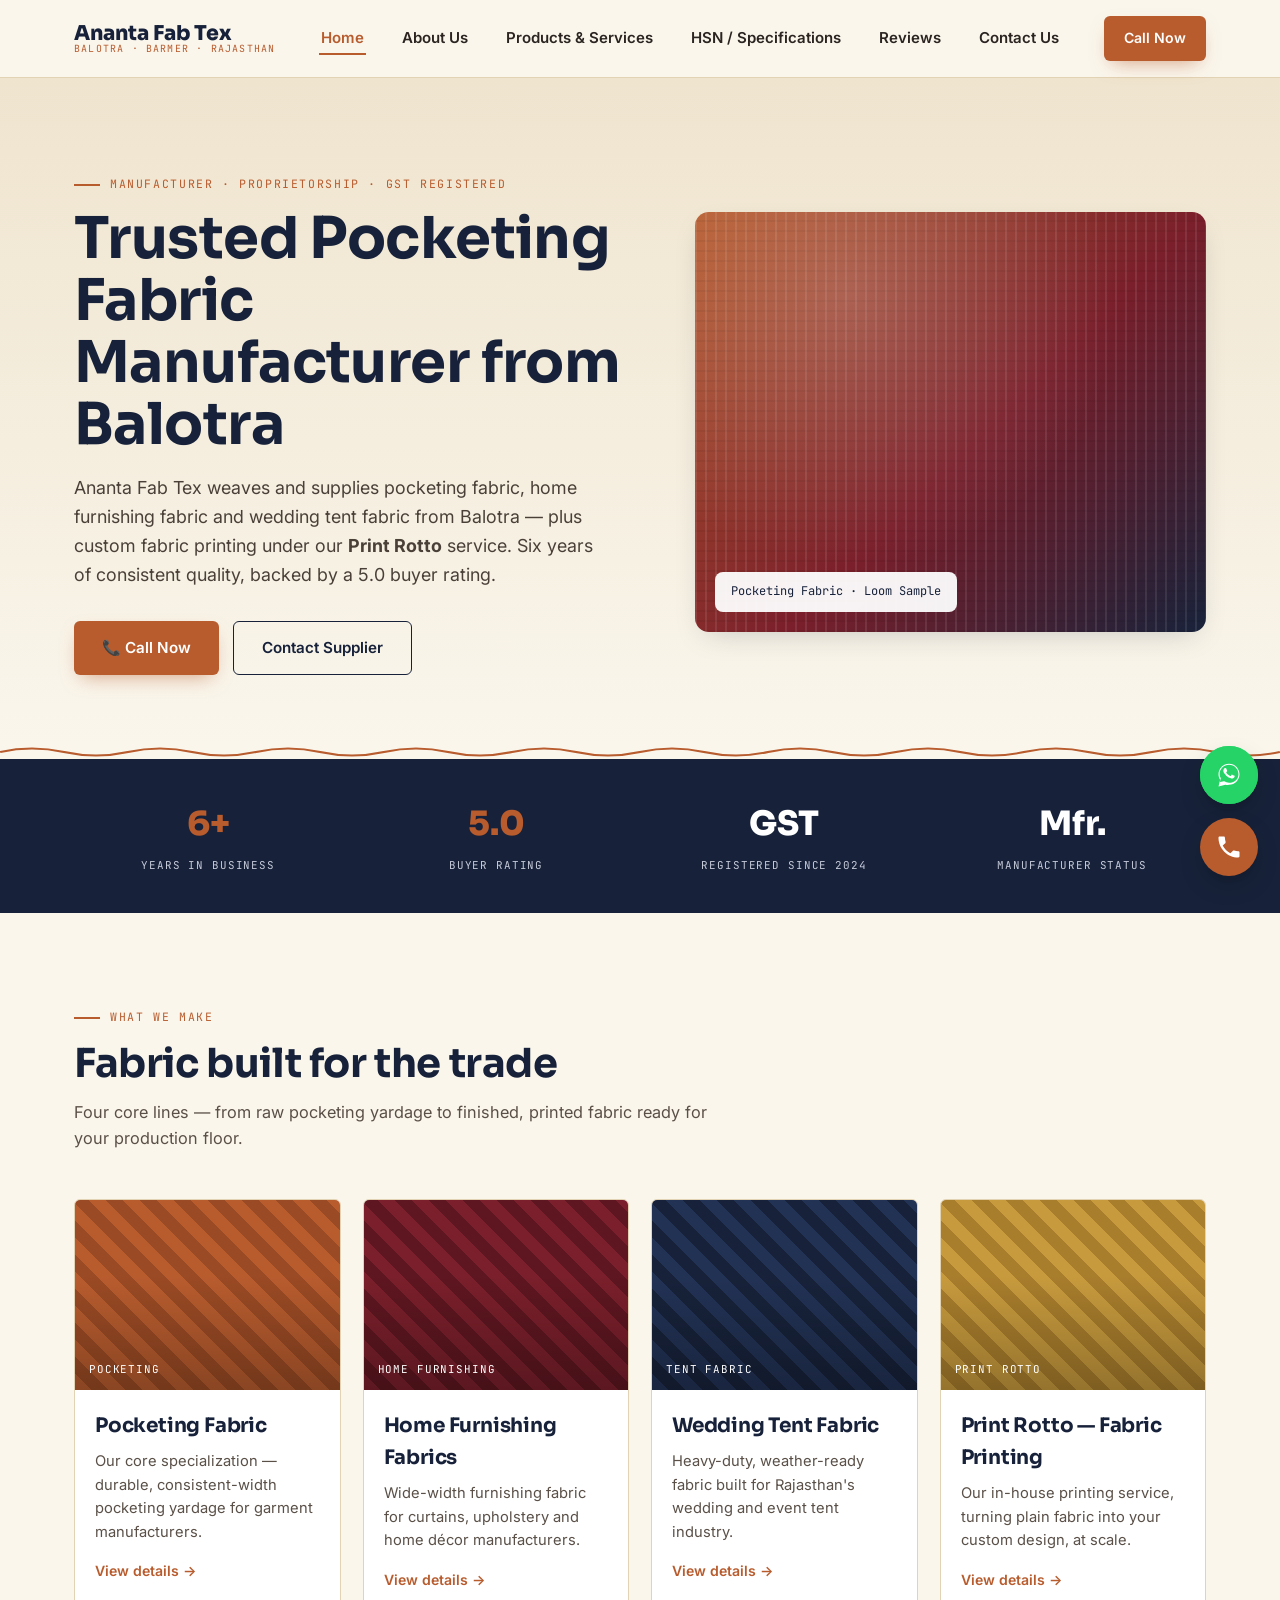
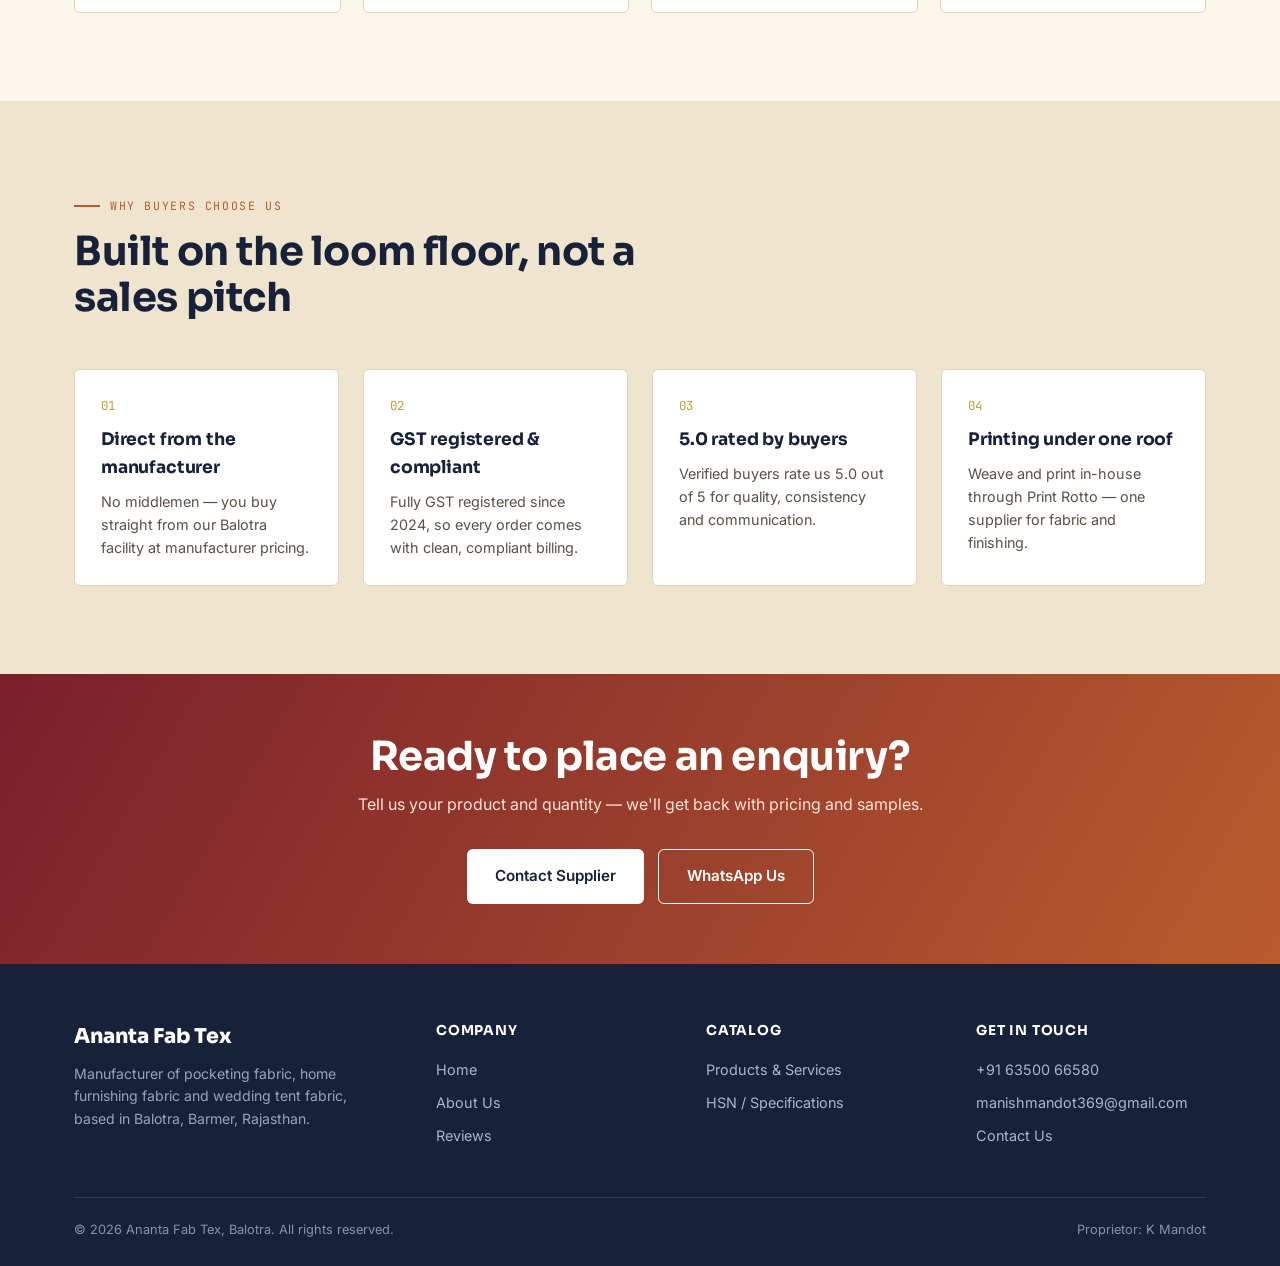
==== ananta-fab-tex/index.html @ da57df0c "Initial commit: Ananta Fab Tex website" ====
<!DOCTYPE html>
<html lang="en">
<head>
<meta charset="UTF-8">
<meta name="viewport" content="width=device-width, initial-scale=1.0">
<title>Ananta Fab Tex | Pocketing Fabric Manufacturer in Balotra, Rajasthan</title>
<meta name="description" content="Ananta Fab Tex is a trusted pocketing fabric manufacturer in Balotra, Barmer, Rajasthan. Also supplying home furnishing fabric, wedding tent fabric and fabric printing services under Print Rotto.">
<meta name="keywords" content="pocketing fabric manufacturer Balotra, wedding tent fabric supplier Rajasthan, cotton fabric manufacturer Barmer, home furnishing fabric Balotra, Print Rotto fabric printing">
<link rel="preconnect" href="https://fonts.googleapis.com">
<link href="https://fonts.googleapis.com/css2?family=Sora:wght@400;600;700;800&family=Inter:wght@400;500;600&family=JetBrains+Mono:wght@400;500&display=swap" rel="stylesheet">
<link rel="stylesheet" href="css/style.css">
</head>
<body>

<header class="site-header">
  <nav class="nav">
    <a href="index.html" class="brand">
      <span class="brand-name">Ananta Fab Tex</span>
      <span class="brand-tag">Balotra · Barmer · Rajasthan</span>
    </a>
    <ul class="nav-links">
      <li><a href="index.html">Home</a></li>
      <li><a href="about.html">About Us</a></li>
      <li><a href="products.html">Products &amp; Services</a></li>
      <li><a href="hsn.html">HSN / Specifications</a></li>
      <li><a href="testimonials.html">Reviews</a></li>
      <li><a href="contact.html">Contact Us</a></li>
    </ul>
    <div class="nav-call">
      <a class="btn btn-primary" href="tel:+916350066580">Call Now</a>
    </div>
    <button class="nav-toggle" aria-label="Toggle menu" type="button">
      <span></span><span></span><span></span>
    </button>
  </nav>
</header>

<main>

  <!-- HERO -->
  <section class="hero">
    <div class="wrap hero-grid">
      <div class="hero-copy reveal in">
        <span class="eyebrow">Manufacturer · Proprietorship · GST Registered</span>
        <h1>Trusted Pocketing Fabric Manufacturer from Balotra</h1>
        <p class="lead">Ananta Fab Tex weaves and supplies pocketing fabric, home furnishing fabric and wedding tent fabric from Balotra — plus custom fabric printing under our <strong>Print Rotto</strong> service. Six years of consistent quality, backed by a 5.0 buyer rating.</p>
        <div class="hero-ctas">
          <a href="tel:+916350066580" class="btn btn-primary">📞 Call Now</a>
          <a href="contact.html" class="btn btn-outline">Contact Supplier</a>
        </div>
      </div>
      <div class="hero-visual reveal in">
        <div class="fabric-swatch"></div>
        <span class="tag">Pocketing Fabric · Loom Sample</span>
      </div>
    </div>
  </section>

  <div class="thread-rule">
    <svg viewBox="0 0 800 14" preserveAspectRatio="none"><path d="M0,7 Q20,0 40,7 T80,7 T120,7 T160,7 T200,7 T240,7 T280,7 T320,7 T360,7 T400,7 T440,7 T480,7 T520,7 T560,7 T600,7 T640,7 T680,7 T720,7 T760,7 T800,7" stroke="#B85C2E" stroke-width="2" fill="none"/></svg>
  </div>

  <!-- STATS -->
  <section class="stats-strip">
    <div class="wrap stats-grid">
      <div class="reveal">
        <div class="stat-num"><span data-count="6" data-suffix="+">0+</span></div>
        <div class="stat-label">Years in Business</div>
      </div>
      <div class="reveal">
        <div class="stat-num"><span data-count="5" data-suffix=".0">0.0</span></div>
        <div class="stat-label">Buyer Rating</div>
      </div>
      <div class="reveal">
        <div class="stat-num">GST</div>
        <div class="stat-label">Registered Since 2024</div>
      </div>
      <div class="reveal">
        <div class="stat-num">Mfr.</div>
        <div class="stat-label">Manufacturer Status</div>
      </div>
    </div>
  </section>

  <!-- FEATURED PRODUCTS -->
  <section>
    <div class="wrap">
      <div class="section-head reveal">
        <span class="eyebrow">What We Make</span>
        <h2>Fabric built for the trade</h2>
        <p>Four core lines — from raw pocketing yardage to finished, printed fabric ready for your production floor.</p>
      </div>
      <div class="card-grid">
        <div class="product-card reveal">
          <div class="product-thumb thumb-1"><span class="swatch-label">Pocketing</span></div>
          <div class="product-body">
            <h3>Pocketing Fabric</h3>
            <p>Our core specialization — durable, consistent-width pocketing yardage for garment manufacturers.</p>
            <a href="products.html" class="link-more">View details →</a>
          </div>
        </div>
        <div class="product-card reveal">
          <div class="product-thumb thumb-2"><span class="swatch-label">Home Furnishing</span></div>
          <div class="product-body">
            <h3>Home Furnishing Fabrics</h3>
            <p>Wide-width furnishing fabric for curtains, upholstery and home décor manufacturers.</p>
            <a href="products.html" class="link-more">View details →</a>
          </div>
        </div>
        <div class="product-card reveal">
          <div class="product-thumb thumb-3"><span class="swatch-label">Tent Fabric</span></div>
          <div class="product-body">
            <h3>Wedding Tent Fabric</h3>
            <p>Heavy-duty, weather-ready fabric built for Rajasthan's wedding and event tent industry.</p>
            <a href="products.html" class="link-more">View details →</a>
          </div>
        </div>
        <div class="product-card reveal">
          <div class="product-thumb thumb-4"><span class="swatch-label">Print Rotto</span></div>
          <div class="product-body">
            <h3>Print Rotto — Fabric Printing</h3>
            <p>Our in-house printing service, turning plain fabric into your custom design, at scale.</p>
            <a href="products.html" class="link-more">View details →</a>
          </div>
        </div>
      </div>
    </div>
  </section>

  <!-- WHY CHOOSE US -->
  <section class="section-alt">
    <div class="wrap">
      <div class="section-head reveal">
        <span class="eyebrow">Why Buyers Choose Us</span>
        <h2>Built on the loom floor, not a sales pitch</h2>
      </div>
      <div class="why-grid">
        <div class="why-card reveal">
          <div class="why-num">01</div>
          <h3>Direct from the manufacturer</h3>
          <p>No middlemen — you buy straight from our Balotra facility at manufacturer pricing.</p>
        </div>
        <div class="why-card reveal">
          <div class="why-num">02</div>
          <h3>GST registered &amp; compliant</h3>
          <p>Fully GST registered since 2024, so every order comes with clean, compliant billing.</p>
        </div>
        <div class="why-card reveal">
          <div class="why-num">03</div>
          <h3>5.0 rated by buyers</h3>
          <p>Verified buyers rate us 5.0 out of 5 for quality, consistency and communication.</p>
        </div>
        <div class="why-card reveal">
          <div class="why-num">04</div>
          <h3>Printing under one roof</h3>
          <p>Weave and print in-house through Print Rotto — one supplier for fabric and finishing.</p>
        </div>
      </div>
    </div>
  </section>

  <!-- CTA -->
  <section class="cta-band">
    <div class="wrap reveal">
      <h2>Ready to place an enquiry?</h2>
      <p>Tell us your product and quantity — we'll get back with pricing and samples.</p>
      <div class="hero-ctas" style="justify-content:center;">
        <a href="contact.html" class="btn btn-light">Contact Supplier</a>
        <a href="https://wa.me/916350066580" target="_blank" rel="noopener" class="btn btn-outline" style="border-color:#fff;color:#fff;">WhatsApp Us</a>
      </div>
    </div>
  </section>

</main>

<footer>
  <div class="wrap">
    <div class="footer-grid">
      <div class="footer-brand">
        <span class="brand-name" style="color:#fff;">Ananta Fab Tex</span>
        <p>Manufacturer of pocketing fabric, home furnishing fabric and wedding tent fabric, based in Balotra, Barmer, Rajasthan.</p>
      </div>
      <div>
        <h4>Company</h4>
        <a href="index.html">Home</a>
        <a href="about.html">About Us</a>
        <a href="testimonials.html">Reviews</a>
      </div>
      <div>
        <h4>Catalog</h4>
        <a href="products.html">Products &amp; Services</a>
        <a href="hsn.html">HSN / Specifications</a>
      </div>
      <div>
        <h4>Get in Touch</h4>
        <a href="tel:+916350066580">+91 63500 66580</a>
        <a href="mailto:manishmandot369@gmail.com">manishmandot369@gmail.com</a>
        <a href="contact.html">Contact Us</a>
      </div>
    </div>
    <div class="footer-bottom">
      <span>© <span class="current-year">2026</span> Ananta Fab Tex, Balotra. All rights reserved.</span>
      <span>Proprietor: K Mandot</span>
    </div>
  </div>
</footer>

<!-- Floating WhatsApp + Call buttons -->
<div class="fab-stack">
  <a class="fab fab-whatsapp" href="https://wa.me/916350066580?text=Hi%2C%20I%27m%20interested%20in%20your%20fabric%20products" target="_blank" rel="noopener" data-label="Chat on WhatsApp" aria-label="Chat on WhatsApp">
    <span class="pulse-ring"></span>
    <svg viewBox="0 0 32 32" fill="currentColor"><path d="M16.02 3C9.4 3 4 8.38 4 15c0 2.34.68 4.52 1.86 6.37L4 29l7.83-1.82A11.9 11.9 0 0 0 16.02 27C22.63 27 28 21.62 28 15S22.63 3 16.02 3Zm0 21.8c-1.98 0-3.83-.56-5.4-1.53l-.39-.23-4.65 1.08 1.1-4.53-.25-.42A9.75 9.75 0 0 1 5.2 15c0-5.96 4.86-10.8 10.82-10.8S26.84 9.04 26.84 15 21.98 24.8 16.02 24.8Zm5.94-8.13c-.32-.16-1.9-.94-2.2-1.05-.3-.11-.51-.16-.73.16-.21.32-.84 1.05-1.03 1.26-.19.21-.38.24-.7.08-.32-.16-1.35-.5-2.57-1.58-.95-.85-1.6-1.9-1.78-2.22-.19-.32-.02-.49.14-.65.14-.14.32-.38.48-.56.16-.19.21-.32.32-.54.11-.21.05-.4-.03-.56-.08-.16-.73-1.76-1-2.41-.26-.63-.53-.55-.73-.56h-.62c-.21 0-.56.08-.85.4-.29.32-1.11 1.08-1.11 2.64s1.14 3.06 1.3 3.27c.16.21 2.24 3.42 5.43 4.79.76.33 1.35.53 1.81.68.76.24 1.45.21 2 .13.61-.09 1.9-.78 2.17-1.53.27-.75.27-1.4.19-1.53-.08-.14-.29-.21-.61-.37Z"/></svg>
  </a>
  <a class="fab fab-call" href="tel:+916350066580" data-label="Call +91 63500 66580" aria-label="Call Ananta Fab Tex">
    <svg viewBox="0 0 24 24" fill="currentColor"><path d="M6.6 10.8c1.4 2.8 3.8 5.1 6.6 6.6l2.2-2.2c.3-.3.7-.4 1-.2 1.1.4 2.3.6 3.6.6.6 0 1 .4 1 1V20c0 .6-.4 1-1 1C10.7 21 3 13.3 3 4c0-.6.4-1 1-1h3.5c.6 0 1 .4 1 1 0 1.2.2 2.4.6 3.6.1.4 0 .8-.3 1.1L6.6 10.8Z"/></svg>
  </a>
</div>

<script src="js/script.js"></script>
</body>
</html>
---- ananta-fab-tex/css/style.css ----
/* =========================================================
   ANANTA FAB TEX — Design tokens
   Palette: Balotra desert sand + loom indigo + dyed maroon
   ========================================================= */
:root{
  --sand:        #EFE4CE;   /* raw cotton / desert sand base */
  --ivory:       #FAF6EC;   /* page background */
  --charcoal:    #2B2420;   /* body text, warm near-black */
  --terracotta:  #B85C2E;   /* primary accent — dyed thread */
  --maroon:      #7A1F2B;   /* secondary accent — bandhani red */
  --indigo:      #223255;   /* deep indigo — loom / trust */
  --indigo-dark: #17223A;
  --thread-gold: #C79A3D;   /* fine accent for rules/numbers */
  --line:        #E2D3B4;

  --font-head: 'Sora', 'Segoe UI', sans-serif;
  --font-body: 'Inter', 'Segoe UI', sans-serif;
  --font-mono: 'JetBrains Mono', monospace;

  --radius: 6px;
  --shadow: 0 10px 30px -12px rgba(23,34,58,0.25);
  --container: 1180px;
}

*{box-sizing:border-box;margin:0;padding:0;}
html{scroll-behavior:smooth;}
body{
  font-family:var(--font-body);
  background:var(--ivory);
  color:var(--charcoal);
  line-height:1.6;
  overflow-x:hidden;
}
img{max-width:100%;display:block;}
a{color:inherit;text-decoration:none;}
ul{list-style:none;}
button{font-family:inherit;cursor:pointer;border:none;background:none;}
.wrap{max-width:var(--container);margin:0 auto;padding:0 24px;}

h1,h2,h3,h4{font-family:var(--font-head);font-weight:700;letter-spacing:-0.01em;color:var(--indigo-dark);}
h1{font-size:clamp(2.2rem,5vw,3.6rem);line-height:1.08;}
h2{font-size:clamp(1.7rem,3.4vw,2.5rem);line-height:1.15;}
h3{font-size:1.25rem;}
.eyebrow{
  font-family:var(--font-mono);
  font-size:.72rem;
  letter-spacing:.14em;
  text-transform:uppercase;
  color:var(--terracotta);
  display:inline-flex;align-items:center;gap:10px;
  margin-bottom:14px;
}
.eyebrow::before{content:"";width:26px;height:2px;background:var(--terracotta);display:inline-block;}

/* ---------- WOVEN THREAD SIGNATURE DIVIDER ---------- */
.thread-rule{width:100%;height:14px;overflow:hidden;}
.thread-rule svg{width:100%;height:100%;display:block;}

/* ---------- Buttons ---------- */
.btn{
  display:inline-flex;align-items:center;justify-content:center;gap:8px;
  padding:14px 28px;border-radius:var(--radius);
  font-weight:600;font-size:.95rem;
  transition:transform .25s ease, box-shadow .25s ease, background .25s ease;
  white-space:nowrap;
}
.btn-primary{background:var(--terracotta);color:#fff;box-shadow:0 8px 20px -8px rgba(184,92,46,.6);}
.btn-primary:hover{transform:translateY(-2px);box-shadow:0 12px 26px -8px rgba(184,92,46,.7);}
.btn-outline{border:1.5px solid var(--indigo-dark);color:var(--indigo-dark);}
.btn-outline:hover{background:var(--indigo-dark);color:#fff;transform:translateY(-2px);}
.btn-light{background:#fff;color:var(--indigo-dark);}
.btn-light:hover{transform:translateY(-2px);}
.btn-block{width:100%;}
.hero-ctas{display:flex;gap:14px;flex-wrap:wrap;margin-top:32px;}

/* ---------- Navigation ---------- */
.site-header{
  position:sticky;top:0;z-index:900;
  background:rgba(250,246,236,.92);
  backdrop-filter:blur(10px);
  border-bottom:1px solid var(--line);
}
.nav{display:flex;align-items:center;justify-content:space-between;padding:16px 24px;max-width:var(--container);margin:0 auto;}
.brand{display:flex;flex-direction:column;line-height:1.1;}
.brand-name{font-family:var(--font-head);font-weight:800;font-size:1.28rem;color:var(--indigo-dark);}
.brand-tag{font-family:var(--font-mono);font-size:.62rem;letter-spacing:.12em;text-transform:uppercase;color:var(--terracotta);}
.nav-links{display:flex;gap:34px;align-items:center;}
.nav-links a{
  font-size:.94rem;font-weight:600;color:var(--charcoal);position:relative;padding:6px 2px;
  transition:color .2s ease;
}
.nav-links a::after{
  content:"";position:absolute;left:0;bottom:-2px;width:0;height:2px;background:var(--terracotta);
  transition:width .25s ease;
}
.nav-links a:hover, .nav-links a.active{color:var(--terracotta);}
.nav-links a:hover::after, .nav-links a.active::after{width:100%;}
.nav-call{display:flex;align-items:center;gap:12px;}
.nav-call .btn{padding:11px 20px;font-size:.88rem;}

.nav-toggle{
  display:none;position:relative;z-index:1000;
  width:44px;height:44px;align-items:center;justify-content:center;
  border-radius:var(--radius);
}
.nav-toggle span{
  position:absolute;left:11px;width:22px;height:2px;background:var(--indigo-dark);
  transition:transform .3s ease, opacity .3s ease, top .3s ease;
}
.nav-toggle span:nth-child(1){top:15px;}
.nav-toggle span:nth-child(2){top:22px;}
.nav-toggle span:nth-child(3){top:29px;}
.nav-toggle.open span:nth-child(1){top:22px;transform:rotate(45deg);}
.nav-toggle.open span:nth-child(2){opacity:0;}
.nav-toggle.open span:nth-child(3){top:22px;transform:rotate(-45deg);}

@media(max-width:920px){
  .nav-links{
    position:fixed;top:0;right:0;height:100vh;width:min(78vw,320px);
    background:var(--ivory);flex-direction:column;justify-content:center;align-items:flex-start;
    padding:40px;gap:26px;
    transform:translateX(100%);transition:transform .35s ease;
    box-shadow:-10px 0 40px rgba(0,0,0,.12);
  }
  .nav-links.open{transform:translateX(0);}
  .nav-links a{font-size:1.1rem;}
  .nav-call{display:none;}
  .nav-toggle{display:flex;}
}

/* ---------- Hero ---------- */
.hero{
  position:relative;padding:90px 0 70px;overflow:hidden;
  background:linear-gradient(180deg,var(--sand) 0%, var(--ivory) 100%);
}
.hero-grid{display:grid;grid-template-columns:1.05fr .95fr;gap:56px;align-items:center;}
.hero-copy p.lead{font-size:1.12rem;color:#4A4038;max-width:520px;margin-top:18px;}
.hero-visual{position:relative;height:420px;border-radius:14px;overflow:hidden;box-shadow:var(--shadow);}
.fabric-swatch{
  position:absolute;inset:0;
  background:
    repeating-linear-gradient(90deg, rgba(255,255,255,.09) 0 2px, transparent 2px 10px),
    repeating-linear-gradient(0deg, rgba(0,0,0,.06) 0 2px, transparent 2px 10px),
    linear-gradient(135deg,var(--terracotta),var(--maroon) 55%, var(--indigo-dark));
}
.fabric-swatch::after{
  content:"";position:absolute;inset:0;
  background:radial-gradient(circle at 30% 20%, rgba(255,255,255,.18), transparent 55%);
}
.hero-visual .tag{
  position:absolute;left:20px;bottom:20px;background:rgba(255,255,255,.94);
  padding:10px 16px;border-radius:8px;font-family:var(--font-mono);font-size:.75rem;color:var(--indigo-dark);
}

/* stats strip */
.stats-strip{background:var(--indigo-dark);padding:38px 0;}
.stats-grid{display:grid;grid-template-columns:repeat(4,1fr);gap:20px;text-align:center;}
.stat-num{font-family:var(--font-head);font-size:2.1rem;font-weight:800;color:#fff;}
.stat-num span{color:var(--terracotta);}
.stat-label{font-family:var(--font-mono);font-size:.68rem;letter-spacing:.08em;text-transform:uppercase;color:#C6CBDA;margin-top:6px;}
@media(max-width:760px){.stats-grid{grid-template-columns:repeat(2,1fr);row-gap:30px;}}

/* ---------- Sections ---------- */
section{padding:88px 0;}
.section-head{max-width:640px;margin-bottom:48px;}
.section-head p{color:#5A5048;margin-top:12px;font-size:1.02rem;}
.section-alt{background:var(--sand);}

/* reveal animation */
.reveal{opacity:0;transform:translateY(28px);transition:opacity .7s ease, transform .7s ease;}
.reveal.in{opacity:1;transform:translateY(0);}
@media(prefers-reduced-motion:reduce){.reveal{opacity:1;transform:none;transition:none;}}

/* product cards */
.card-grid{display:grid;grid-template-columns:repeat(4,1fr);gap:22px;}
@media(max-width:1020px){.card-grid{grid-template-columns:repeat(2,1fr);}}
@media(max-width:560px){.card-grid{grid-template-columns:1fr;}}
.product-card{
  background:#fff;border-radius:var(--radius);overflow:hidden;border:1px solid var(--line);
  transition:transform .3s ease, box-shadow .3s ease;cursor:pointer;
}
.product-card:hover{transform:translateY(-6px);box-shadow:var(--shadow);}
.product-thumb{height:190px;position:relative;overflow:hidden;}
.product-thumb::after{content:"";position:absolute;inset:0;background:linear-gradient(0deg,rgba(0,0,0,.25),transparent 60%);}
.thumb-1{background:repeating-linear-gradient(45deg,#B85C2E 0 12px,#9A4A24 12px 24px);}
.thumb-2{background:repeating-linear-gradient(45deg,#7A1F2B 0 12px,#5E1620 12px 24px);}
.thumb-3{background:repeating-linear-gradient(45deg,#223255 0 12px,#17223A 12px 24px);}
.thumb-4{background:repeating-linear-gradient(45deg,#C79A3D 0 12px,#A87D2C 12px 24px);}
.product-thumb .swatch-label{
  position:absolute;left:14px;bottom:12px;color:#fff;font-family:var(--font-mono);
  font-size:.68rem;letter-spacing:.08em;text-transform:uppercase;z-index:1;
}
.product-body{padding:20px;}
.product-body h3{margin-bottom:8px;}
.product-body p{color:#5A5048;font-size:.92rem;margin-bottom:14px;}
.product-body .link-more{color:var(--terracotta);font-weight:600;font-size:.88rem;}

/* product detail expand */
.product-detail{
  max-height:0;overflow:hidden;transition:max-height .4s ease, padding .4s ease;
  border-top:1px dashed var(--line);
}
.product-card.expanded .product-detail{max-height:340px;padding-top:14px;}
.product-detail ul{margin:10px 0 16px 0;}
.product-detail li{font-size:.88rem;color:#5A5048;padding-left:16px;position:relative;margin-bottom:6px;}
.product-detail li::before{content:"—";position:absolute;left:0;color:var(--terracotta);}

/* why choose us */
.why-grid{display:grid;grid-template-columns:repeat(4,1fr);gap:24px;}
@media(max-width:900px){.why-grid{grid-template-columns:repeat(2,1fr);}}
@media(max-width:560px){.why-grid{grid-template-columns:1fr;}}
.why-card{padding:26px;background:#fff;border-radius:var(--radius);border:1px solid var(--line);}
.why-num{font-family:var(--font-mono);color:var(--thread-gold);font-size:.78rem;margin-bottom:10px;}
.why-card h3{margin-bottom:8px;font-size:1.08rem;}
.why-card p{color:#5A5048;font-size:.9rem;}

/* about page table */
.info-table{width:100%;border-collapse:collapse;background:#fff;border-radius:var(--radius);overflow:hidden;border:1px solid var(--line);}
.info-table tr:not(:last-child){border-bottom:1px solid var(--line);}
.info-table td{padding:16px 22px;font-size:.95rem;}
.info-table td:first-child{font-weight:600;color:var(--indigo-dark);width:40%;background:var(--sand);}
.info-table td:last-child{font-family:var(--font-mono);color:var(--maroon);}

.about-grid{display:grid;grid-template-columns:1fr 1fr;gap:56px;align-items:start;}
@media(max-width:860px){.about-grid{grid-template-columns:1fr;}}
.about-copy p{color:#4A4038;margin-bottom:16px;}

/* HSN table */
.hsn-table{width:100%;border-collapse:collapse;background:#fff;border-radius:var(--radius);overflow:hidden;box-shadow:var(--shadow);}
.hsn-table th{
  background:var(--indigo-dark);color:#fff;text-align:left;padding:16px 20px;
  font-family:var(--font-mono);font-size:.72rem;letter-spacing:.08em;text-transform:uppercase;
}
.hsn-table td{padding:16px 20px;border-bottom:1px solid var(--line);font-size:.92rem;}
.hsn-table tr:last-child td{border-bottom:none;}
.hsn-table td:first-child{font-family:var(--font-mono);color:var(--maroon);font-weight:700;width:110px;}
.hsn-table tr{transition:background .2s ease;}
.hsn-table tr:hover td{background:var(--sand);}
.hsn-note{margin-top:18px;font-size:.86rem;color:#6b6155;}

/* testimonials */
.rating-summary{display:flex;gap:44px;align-items:center;flex-wrap:wrap;margin-bottom:44px;}
.rating-score{font-family:var(--font-head);font-size:3.4rem;font-weight:800;color:var(--indigo-dark);}
.stars{color:var(--thread-gold);font-size:1.3rem;letter-spacing:2px;}
.bar-row{display:flex;align-items:center;gap:10px;font-size:.82rem;color:#5A5048;margin-bottom:4px;width:220px;}
.bar-track{flex:1;height:6px;background:var(--line);border-radius:4px;overflow:hidden;}
.bar-fill{height:100%;background:var(--thread-gold);}
.review-card{background:#fff;border:1px solid var(--line);border-radius:var(--radius);padding:28px;max-width:560px;}
.review-head{display:flex;justify-content:space-between;align-items:center;margin-bottom:10px;}
.review-head .stars{font-size:1rem;}
.reviewer{font-weight:700;color:var(--indigo-dark);}
.reviewer-loc{font-size:.82rem;color:#8a8074;}
.review-tag{display:inline-block;margin-top:14px;font-family:var(--font-mono);font-size:.7rem;background:var(--sand);padding:5px 10px;border-radius:4px;color:var(--maroon);}

/* contact */
.contact-grid{display:grid;grid-template-columns:1fr 1fr;gap:56px;}
@media(max-width:900px){.contact-grid{grid-template-columns:1fr;}}
.contact-info-card{background:var(--indigo-dark);color:#fff;padding:36px;border-radius:var(--radius);}
.contact-info-card h3{color:#fff;margin-bottom:20px;}
.contact-row{display:flex;gap:14px;margin-bottom:20px;align-items:flex-start;}
.contact-row .ico{width:38px;height:38px;border-radius:50%;background:rgba(255,255,255,.1);display:flex;align-items:center;justify-content:center;flex-shrink:0;}
.contact-row a, .contact-row span{color:#DCE0EA;font-size:.94rem;}
.contact-row a:hover{color:var(--terracotta);}
.map-embed{margin-top:22px;border-radius:var(--radius);overflow:hidden;height:200px;}
.map-embed iframe{width:100%;height:100%;border:0;}

form.enquiry-form{display:flex;flex-direction:column;gap:16px;}
.form-row{display:grid;grid-template-columns:1fr 1fr;gap:16px;}
@media(max-width:560px){.form-row{grid-template-columns:1fr;}}
.field label{display:block;font-size:.82rem;font-weight:600;margin-bottom:6px;color:var(--indigo-dark);}
.field input, .field select, .field textarea{
  width:100%;padding:12px 14px;border:1.5px solid var(--line);border-radius:var(--radius);
  font-family:inherit;font-size:.94rem;background:#fff;transition:border-color .2s ease;
}
.field input:focus, .field select:focus, .field textarea:focus{outline:none;border-color:var(--terracotta);}
.form-msg{font-size:.88rem;padding:12px 14px;border-radius:var(--radius);display:none;}
.form-msg.show{display:block;}
.form-msg.ok{background:#E7F3E9;color:#256B37;}

/* CTA band */
.cta-band{background:linear-gradient(120deg,var(--maroon),var(--terracotta));padding:60px 0;text-align:center;color:#fff;}
.cta-band h2{color:#fff;}
.cta-band p{color:#FBE3D6;margin:12px 0 28px;}

/* Footer */
footer{background:var(--indigo-dark);color:#C6CBDA;padding:56px 0 26px;}
.footer-grid{display:grid;grid-template-columns:1.4fr 1fr 1fr 1fr;gap:40px;margin-bottom:40px;}
@media(max-width:760px){.footer-grid{grid-template-columns:1fr 1fr;}}
.footer-grid h4{color:#fff;font-size:.85rem;letter-spacing:.06em;text-transform:uppercase;margin-bottom:16px;}
.footer-grid a{display:block;color:#AEB4C4;font-size:.9rem;margin-bottom:10px;transition:color .2s ease;}
.footer-grid a:hover{color:var(--terracotta);}
.footer-brand p{color:#9BA2B5;font-size:.88rem;margin-top:10px;max-width:280px;}
.footer-bottom{border-top:1px solid rgba(255,255,255,.1);padding-top:22px;font-size:.8rem;color:#8B92A5;display:flex;justify-content:space-between;flex-wrap:wrap;gap:10px;}

/* ---------- Floating action buttons ---------- */
.fab-stack{position:fixed;right:22px;bottom:24px;display:flex;flex-direction:column;gap:14px;z-index:950;}
.fab{
  width:58px;height:58px;border-radius:50%;display:flex;align-items:center;justify-content:center;
  box-shadow:0 10px 24px -6px rgba(0,0,0,.35);color:#fff;position:relative;
  animation:fab-pop .5s ease both;
}
.fab svg{width:28px;height:28px;}
.fab-whatsapp{background:#25D366;}
.fab-call{background:var(--terracotta);}
.fab:hover{transform:scale(1.08);}
.fab::before{
  content:attr(data-label);position:absolute;right:70px;top:50%;transform:translateY(-50%);
  background:var(--indigo-dark);color:#fff;padding:6px 12px;border-radius:6px;font-size:.78rem;
  white-space:nowrap;opacity:0;pointer-events:none;transition:opacity .2s ease;
}
.fab:hover::before{opacity:1;}
@keyframes fab-pop{from{transform:scale(0);}to{transform:scale(1);}}
.pulse-ring{position:absolute;inset:0;border-radius:50%;border:2px solid #25D366;animation:pulse 2s infinite;}
@keyframes pulse{0%{transform:scale(1);opacity:.7;}100%{transform:scale(1.7);opacity:0;}}

/* page hero (inner pages) */
.page-hero{background:linear-gradient(120deg,var(--indigo-dark),var(--indigo));padding:70px 0 50px;color:#fff;}
.page-hero .eyebrow{color:var(--thread-gold);}
.page-hero .eyebrow::before{background:var(--thread-gold);}
.page-hero h1{color:#fff;}
.breadcrumb{font-family:var(--font-mono);font-size:.8rem;color:#AEB4C4;margin-top:14px;}
.breadcrumb a{color:#DCE0EA;}
.breadcrumb a:hover{color:var(--thread-gold);}
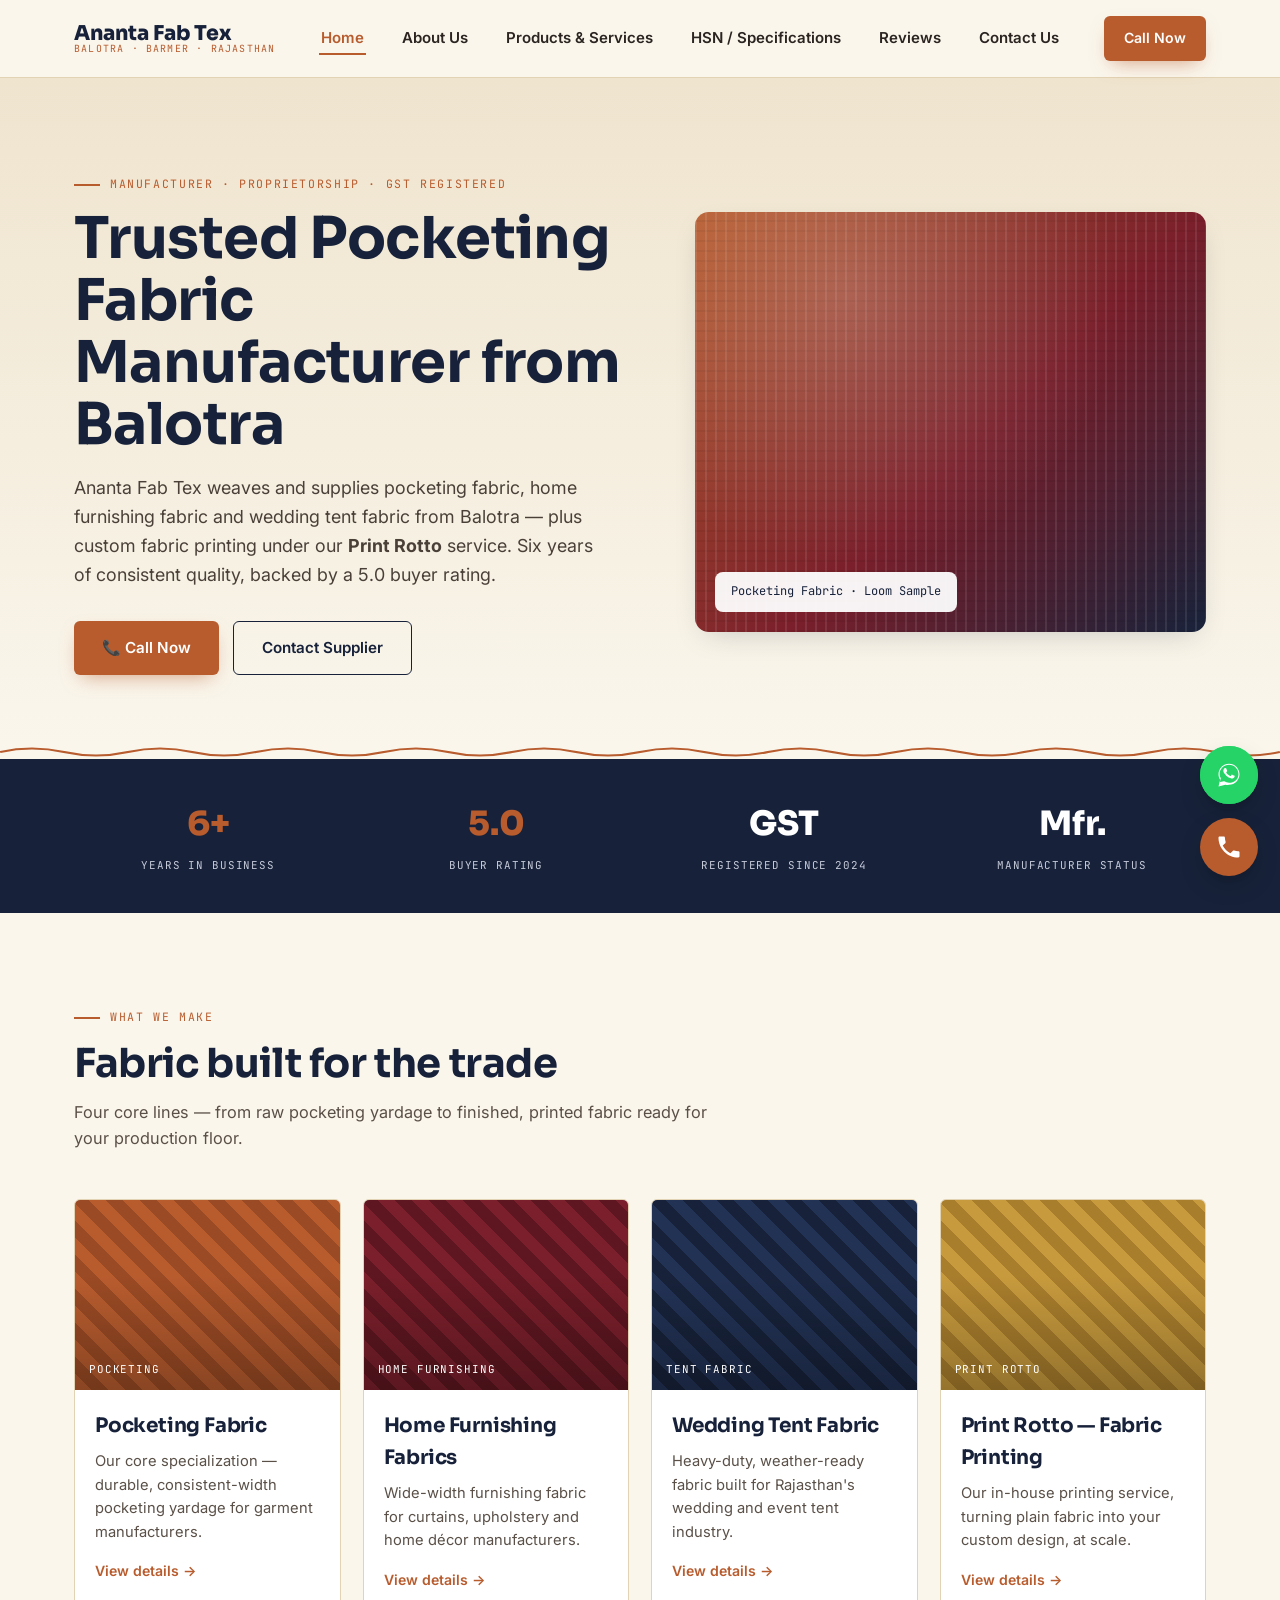
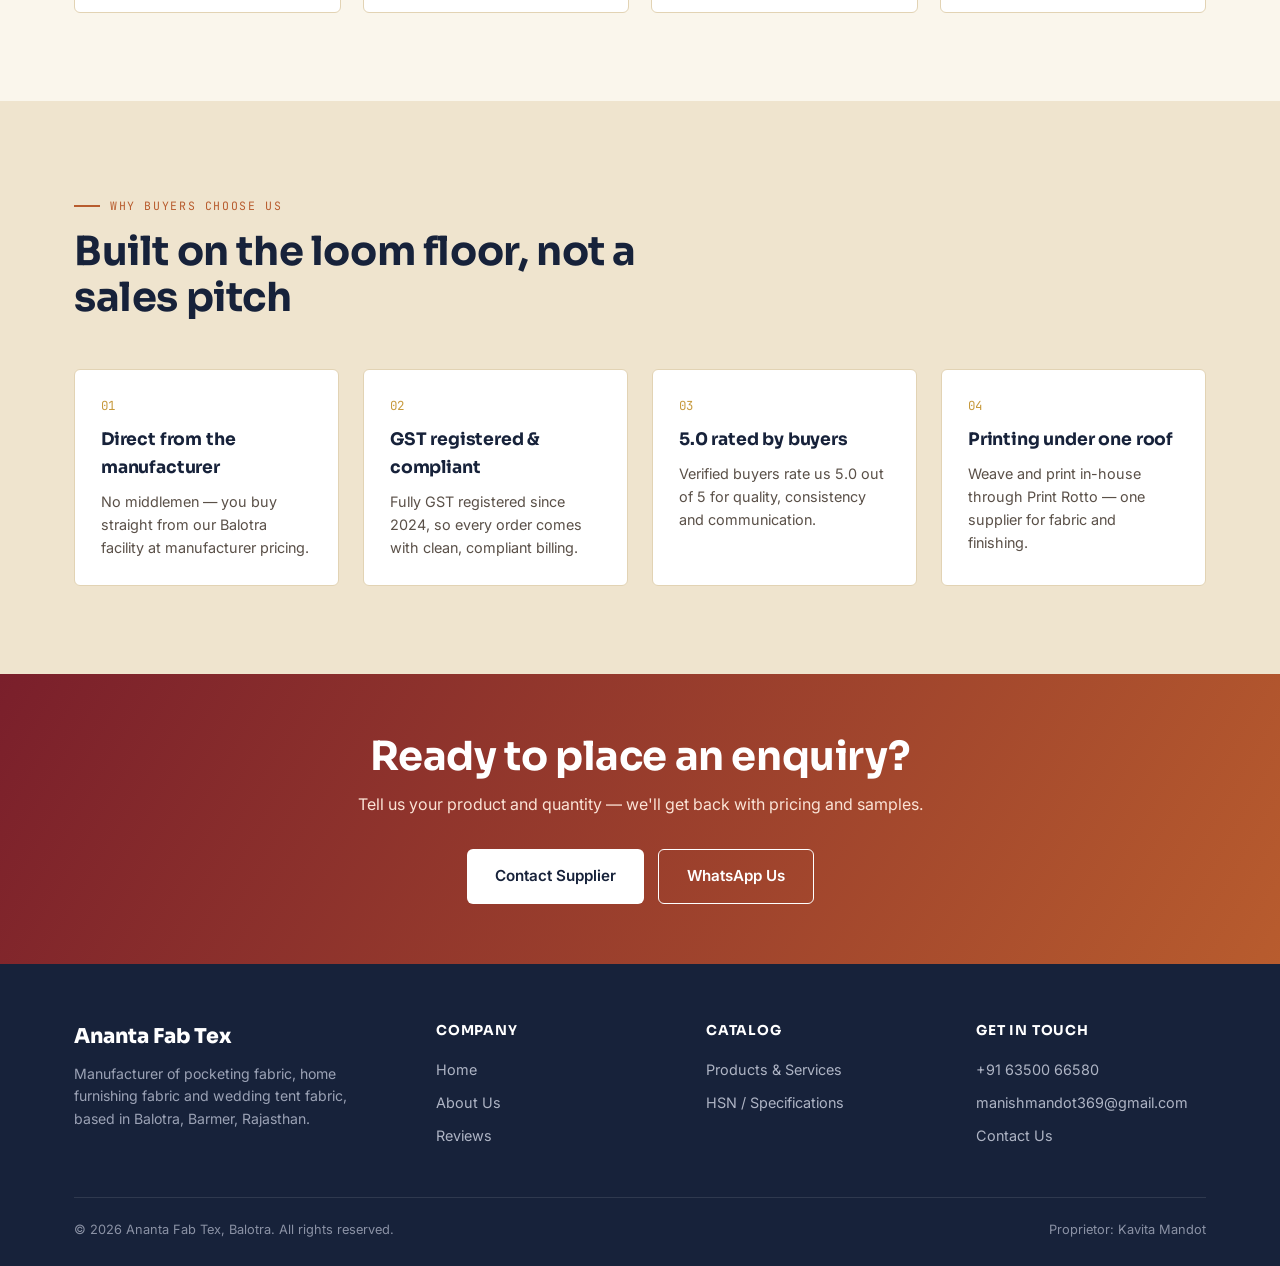
==== commit ff8fb49d: "Update site content 2" ====
--- a/ananta-fab-tex/index.html
+++ b/ananta-fab-tex/index.html
@@ -200,7 +200,7 @@
     </div>
     <div class="footer-bottom">
       <span>© <span class="current-year">2026</span> Ananta Fab Tex, Balotra. All rights reserved.</span>
-      <span>Proprietor: K Mandot</span>
+      <span>Proprietor: Kavita Mandot</span>
     </div>
   </div>
 </footer>
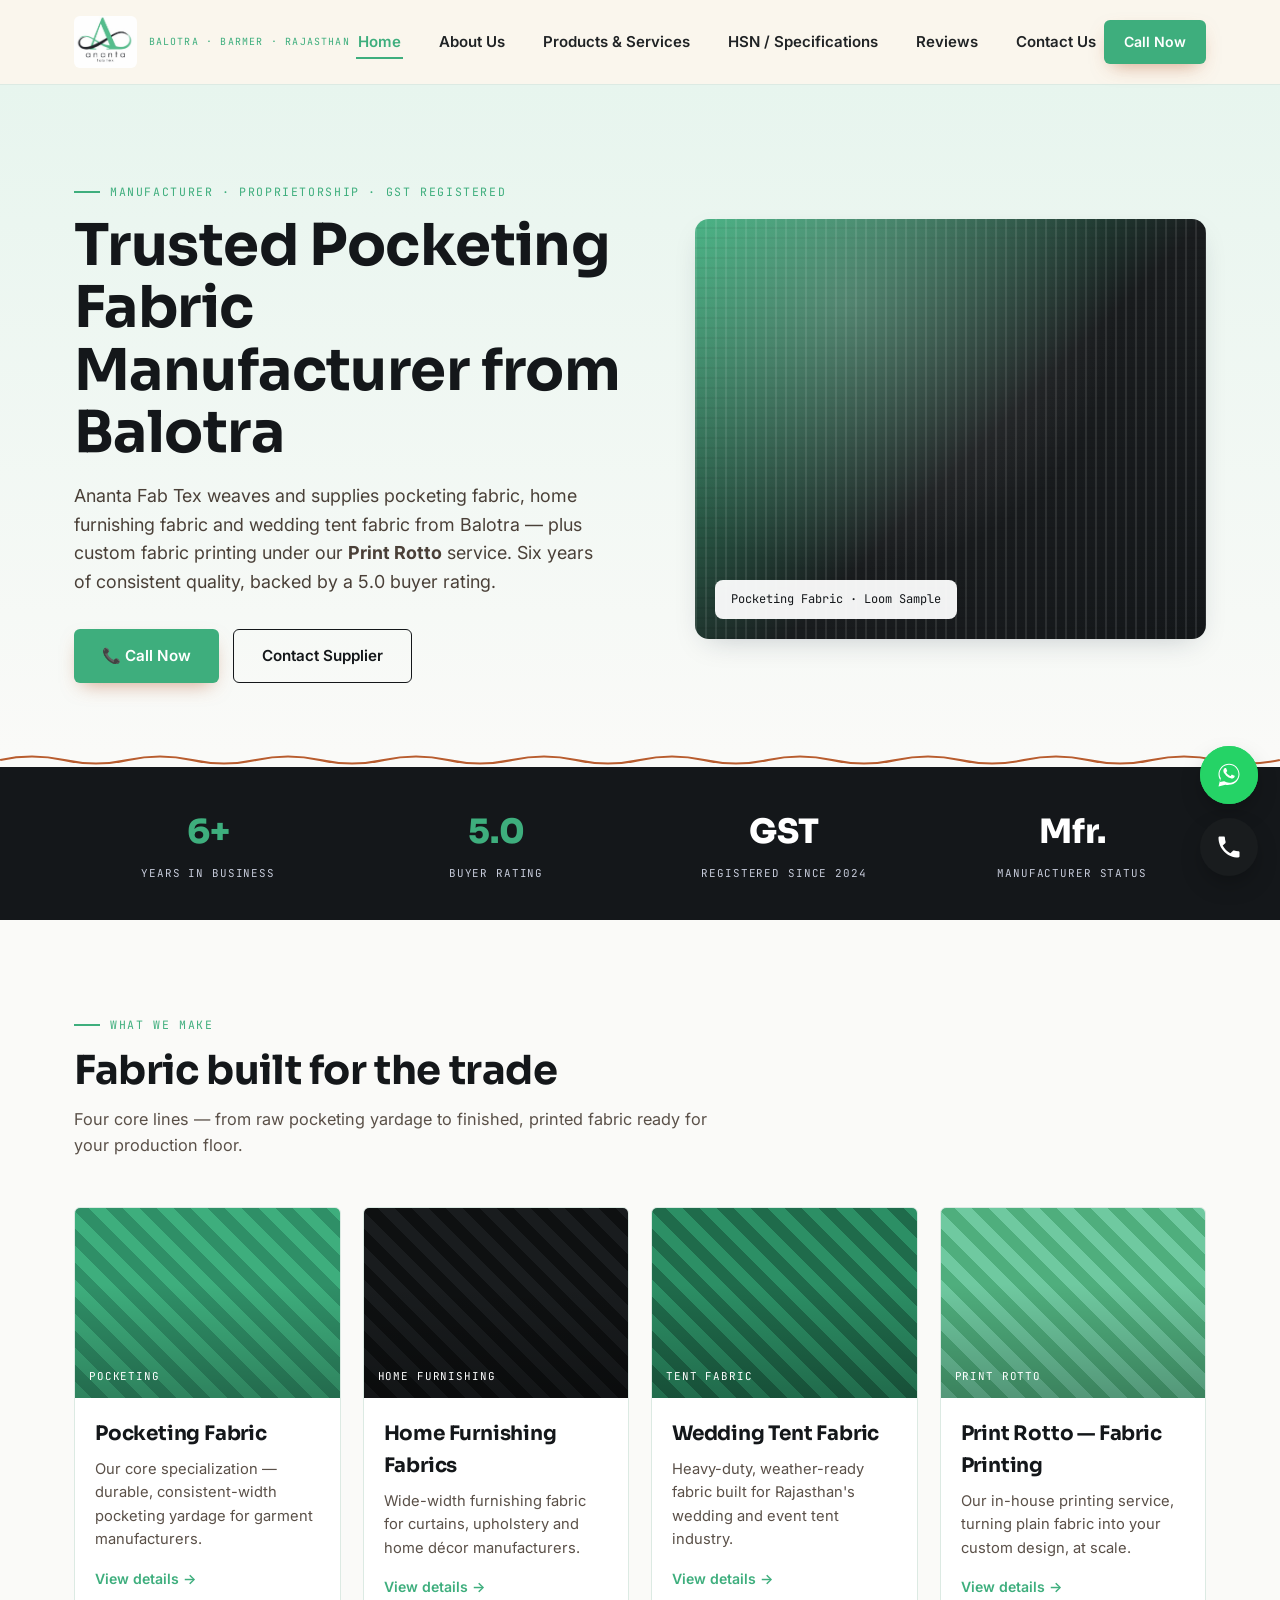
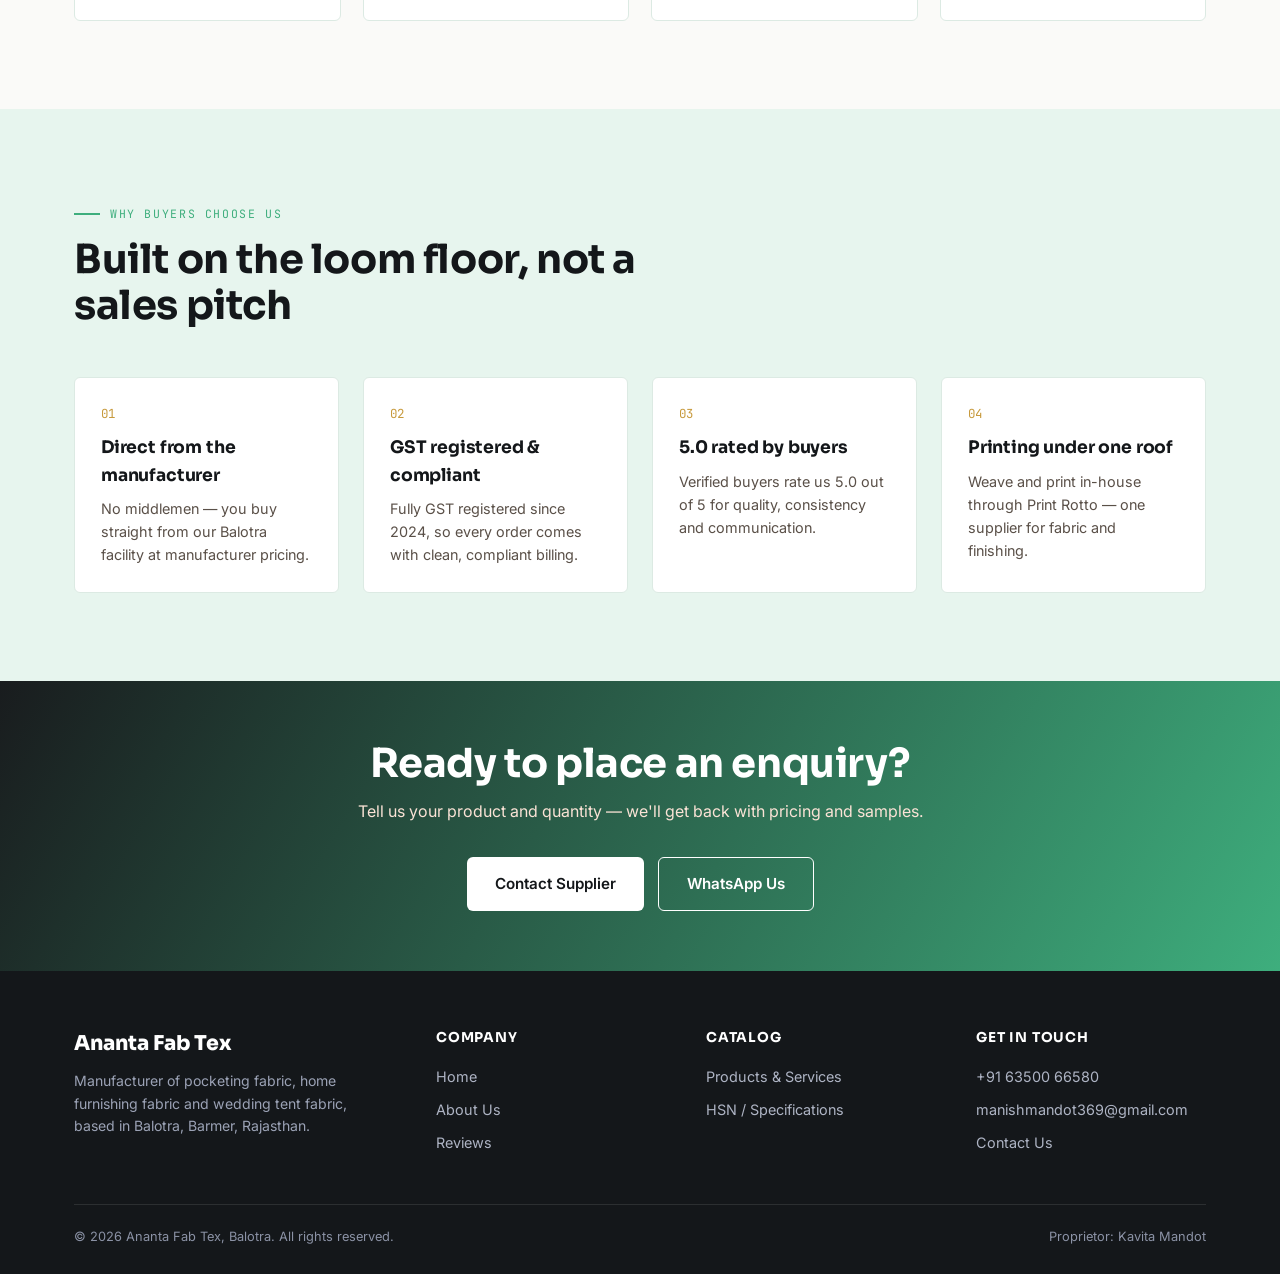
==== commit 20ce8948: "Apply brand color theme and add logo" ====
--- a/ananta-fab-tex/index.html
+++ b/ananta-fab-tex/index.html
@@ -8,6 +8,7 @@
 <meta name="keywords" content="pocketing fabric manufacturer Balotra, wedding tent fabric supplier Rajasthan, cotton fabric manufacturer Barmer, home furnishing fabric Balotra, Print Rotto fabric printing">
 <link rel="preconnect" href="https://fonts.googleapis.com">
 <link href="https://fonts.googleapis.com/css2?family=Sora:wght@400;600;700;800&family=Inter:wght@400;500;600&family=JetBrains+Mono:wght@400;500&display=swap" rel="stylesheet">
+<link rel="icon" href="images/logo.jpeg" type="image/jpeg">
 <link rel="stylesheet" href="css/style.css">
 </head>
 <body>
@@ -15,7 +16,7 @@
 <header class="site-header">
   <nav class="nav">
     <a href="index.html" class="brand">
-      <span class="brand-name">Ananta Fab Tex</span>
+      <img src="images/logo.jpeg" alt="Ananta Fab Tex logo" class="brand-logo">
       <span class="brand-tag">Balotra · Barmer · Rajasthan</span>
     </a>
     <ul class="nav-links">
--- a/ananta-fab-tex/css/style.css
+++ b/ananta-fab-tex/css/style.css
@@ -3,15 +3,15 @@
    Palette: Balotra desert sand + loom indigo + dyed maroon
    ========================================================= */
 :root{
-  --sand:        #EFE4CE;   /* raw cotton / desert sand base */
-  --ivory:       #FAF6EC;   /* page background */
-  --charcoal:    #2B2420;   /* body text, warm near-black */
-  --terracotta:  #B85C2E;   /* primary accent — dyed thread */
-  --maroon:      #7A1F2B;   /* secondary accent — bandhani red */
-  --indigo:      #223255;   /* deep indigo — loom / trust */
-  --indigo-dark: #17223A;
-  --thread-gold: #C79A3D;   /* fine accent for rules/numbers */
-  --line:        #E2D3B4;
+  --sand:        #E7F5EE;   /* soft mint tint for alt sections */
+  --ivory:       #FAFAF8;   /* page background */
+  --charcoal:    #202325;   /* body text, near-black from logo */
+  --terracotta:  #3EAE7D;   /* primary accent — logo green */
+  --maroon:      #191C1E;   /* secondary accent — logo black */
+  --indigo:      #2C8F65;   /* mid green — depth / gradients */
+  --indigo-dark: #14171A;   /* near-black — header/footer/nav */
+  --thread-gold: #C79A3D;   /* fine accent, ratings/stars only */
+  --line:        #DCEAE3;
 
   --font-head: 'Sora', 'Segoe UI', sans-serif;
   --font-body: 'Inter', 'Segoe UI', sans-serif;
@@ -81,7 +81,8 @@
   border-bottom:1px solid var(--line);
 }
 .nav{display:flex;align-items:center;justify-content:space-between;padding:16px 24px;max-width:var(--container);margin:0 auto;}
-.brand{display:flex;flex-direction:column;line-height:1.1;}
+.brand{display:flex;align-items:center;gap:12px;line-height:1.1;}
+.brand-logo{height:52px;width:auto;display:block;border-radius:6px;}
 .brand-name{font-family:var(--font-head);font-weight:800;font-size:1.28rem;color:var(--indigo-dark);}
 .brand-tag{font-family:var(--font-mono);font-size:.62rem;letter-spacing:.12em;text-transform:uppercase;color:var(--terracotta);}
 .nav-links{display:flex;gap:34px;align-items:center;}
@@ -134,8 +135,13 @@
   background:linear-gradient(180deg,var(--sand) 0%, var(--ivory) 100%);
 }
 .hero-grid{display:grid;grid-template-columns:1.05fr .95fr;gap:56px;align-items:center;}
+@media(max-width:860px){
+  .hero-grid{grid-template-columns:1fr;gap:32px;}
+  .hero{padding:60px 0 44px;}
+}
 .hero-copy p.lead{font-size:1.12rem;color:#4A4038;max-width:520px;margin-top:18px;}
 .hero-visual{position:relative;height:420px;border-radius:14px;overflow:hidden;box-shadow:var(--shadow);}
+@media(max-width:860px){.hero-visual{height:220px;}}
 .fabric-swatch{
   position:absolute;inset:0;
   background:
@@ -182,10 +188,10 @@
 .product-card:hover{transform:translateY(-6px);box-shadow:var(--shadow);}
 .product-thumb{height:190px;position:relative;overflow:hidden;}
 .product-thumb::after{content:"";position:absolute;inset:0;background:linear-gradient(0deg,rgba(0,0,0,.25),transparent 60%);}
-.thumb-1{background:repeating-linear-gradient(45deg,#B85C2E 0 12px,#9A4A24 12px 24px);}
-.thumb-2{background:repeating-linear-gradient(45deg,#7A1F2B 0 12px,#5E1620 12px 24px);}
-.thumb-3{background:repeating-linear-gradient(45deg,#223255 0 12px,#17223A 12px 24px);}
-.thumb-4{background:repeating-linear-gradient(45deg,#C79A3D 0 12px,#A87D2C 12px 24px);}
+.thumb-1{background:repeating-linear-gradient(45deg,#3EAE7D 0 12px,#2F8F67 12px 24px);}
+.thumb-2{background:repeating-linear-gradient(45deg,#191C1E 0 12px,#0E1011 12px 24px);}
+.thumb-3{background:repeating-linear-gradient(45deg,#2C8F65 0 12px,#1F6B4B 12px 24px);}
+.thumb-4{background:repeating-linear-gradient(45deg,#6FC9A0 0 12px,#4FAE7D 12px 24px);}
 .product-thumb .swatch-label{
   position:absolute;left:14px;bottom:12px;color:#fff;font-family:var(--font-mono);
   font-size:.68rem;letter-spacing:.08em;text-transform:uppercase;z-index:1;
@@ -301,7 +307,7 @@
 }
 .fab svg{width:28px;height:28px;}
 .fab-whatsapp{background:#25D366;}
-.fab-call{background:var(--terracotta);}
+.fab-call{background:var(--maroon);}
 .fab:hover{transform:scale(1.08);}
 .fab::before{
   content:attr(data-label);position:absolute;right:70px;top:50%;transform:translateY(-50%);
